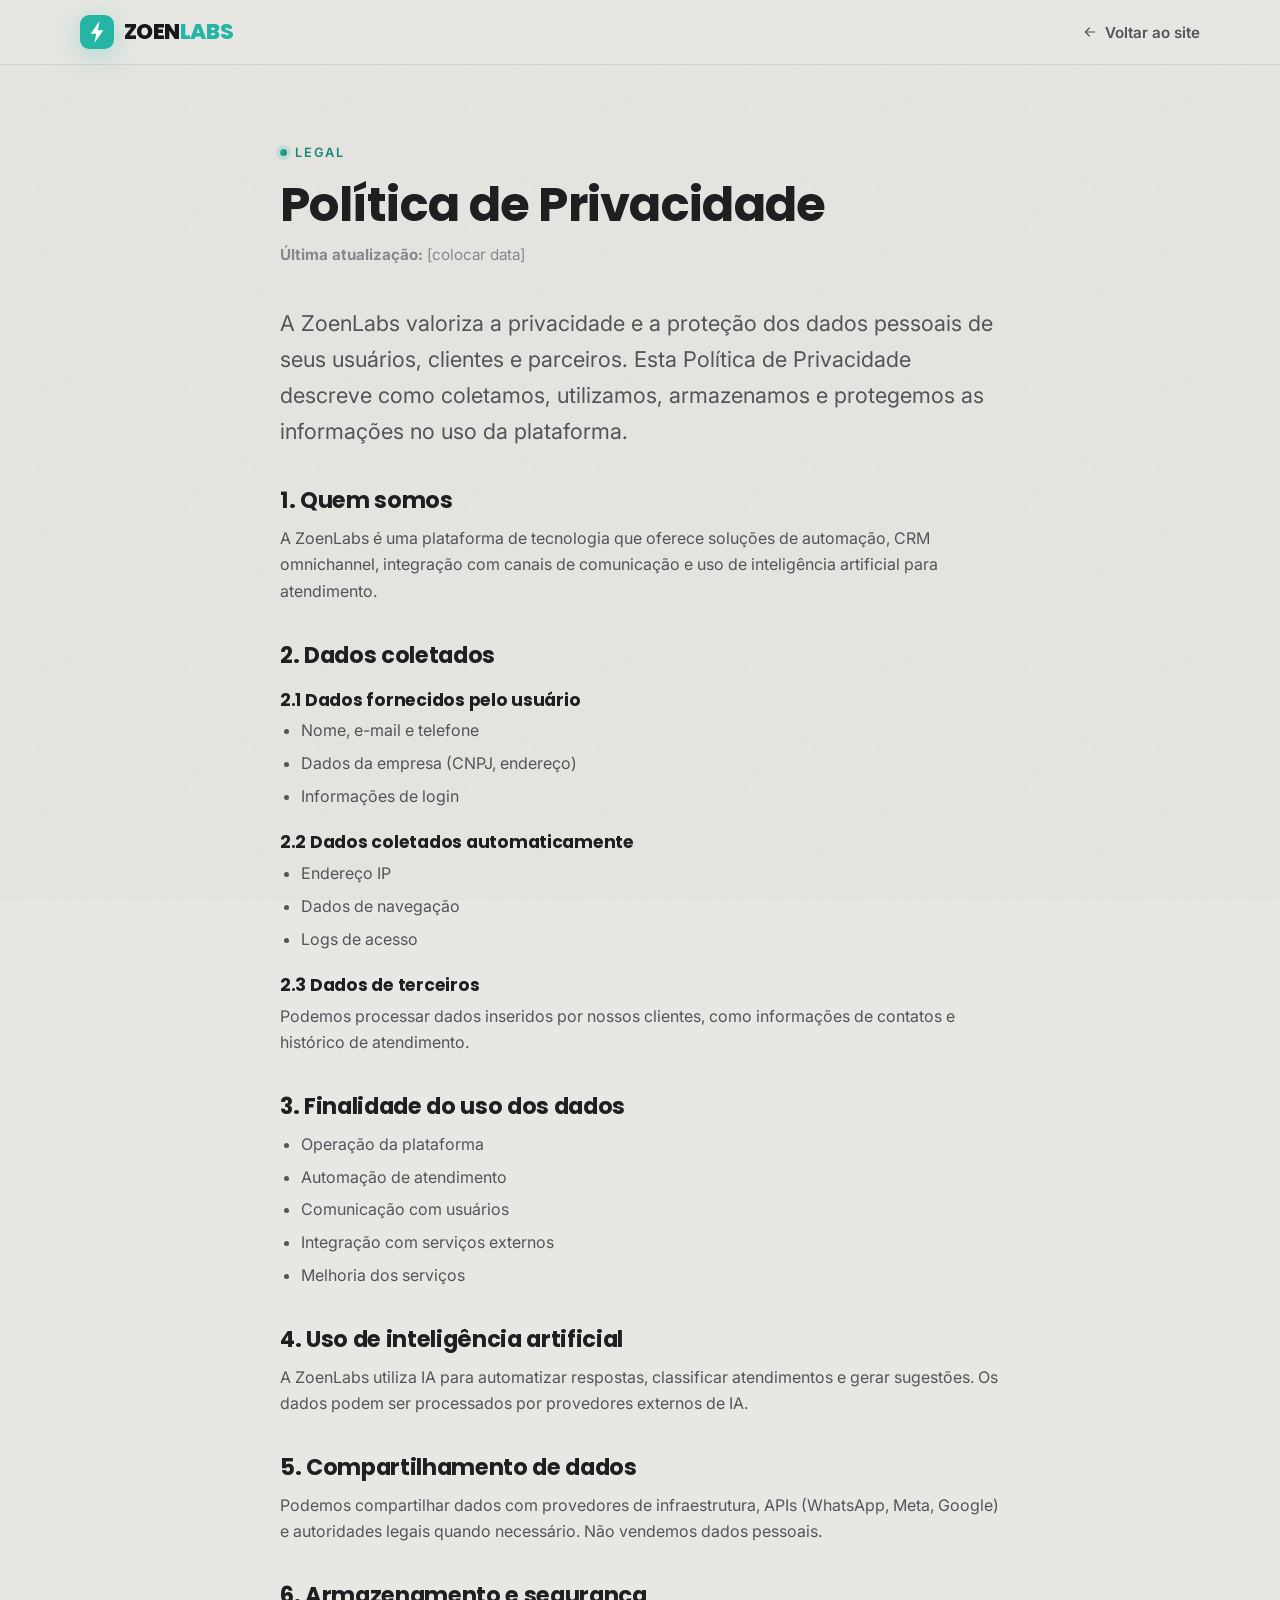
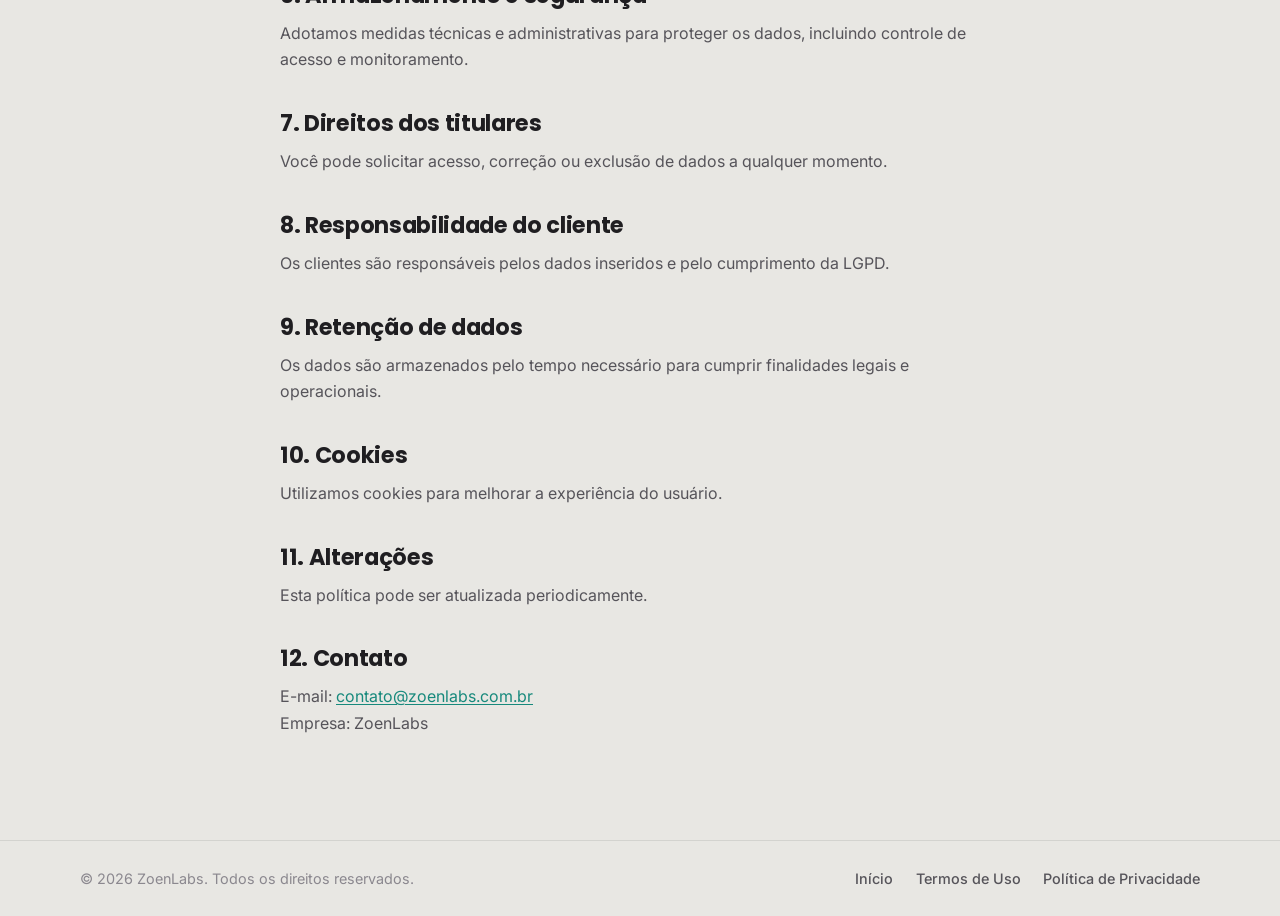
==== politica-de-privacidade/index.html @ 3b67c766 "Adiciona Termos de Uso e Política de Privacidade + unifica domínio zoenlabs.com.br - Páginas /termos" ====
<!DOCTYPE html>
<html lang="pt-BR">
<head>
  <meta charset="UTF-8" />
  <meta name="viewport" content="width=device-width, initial-scale=1.0" />
  <meta name="theme-color" content="#e8e7e3" media="(prefers-color-scheme: light)" />
  <meta name="theme-color" content="#17161a" media="(prefers-color-scheme: dark)" />
  <title>Política de Privacidade — ZoenLabs</title>
  <meta name="description" content="Política de Privacidade da ZoenLabs. Saiba como coletamos, utilizamos, armazenamos e protegemos seus dados." />
  <link rel="canonical" href="https://zoenlabs.com.br/politica-de-privacidade" />
  <meta name="robots" content="index, follow" />

  <meta property="og:type" content="website" />
  <meta property="og:site_name" content="ZoenLabs" />
  <meta property="og:locale" content="pt_BR" />
  <meta property="og:url" content="https://zoenlabs.com.br/politica-de-privacidade" />
  <meta property="og:title" content="Política de Privacidade — ZoenLabs" />
  <meta property="og:description" content="Saiba como a ZoenLabs trata seus dados." />

  <link rel="icon" href="/favicon.ico" sizes="any" />
  <link rel="icon" type="image/svg+xml" href="/assets/img/favicon.svg" />
  <link rel="apple-touch-icon" sizes="180x180" href="/assets/img/apple-touch-icon.png" />

  <link rel="preconnect" href="https://fonts.googleapis.com" />
  <link rel="preconnect" href="https://fonts.gstatic.com" crossorigin />
  <link href="https://fonts.googleapis.com/css2?family=Poppins:wght@500;600;700;800&family=Inter:wght@400;500;600;700&display=swap" rel="stylesheet" />
  <link rel="stylesheet" href="/assets/css/styles.css?v=7" />
</head>
<body>
  <div class="grain" aria-hidden="true"></div>

  <header class="legal-topbar">
    <div class="container legal-topbar__inner">
      <a href="/" class="brand" aria-label="ZoenLabs — início">
        <span class="brand__mark" aria-hidden="true">
          <svg viewBox="0 0 40 40" width="34" height="34">
            <rect width="40" height="40" rx="11" fill="var(--teal)"/>
            <path d="M23 7 L12.5 22 H19 L17 33 L27.5 18 H21 L23 7 Z" fill="#fff"/>
          </svg>
        </span>
        <span class="brand__text">ZOEN<span>LABS</span></span>
      </a>
      <a href="/" class="legal-back">
        <svg viewBox="0 0 24 24" width="16" height="16" fill="none" aria-hidden="true"><path d="M19 12H5M11 18l-6-6 6-6" stroke="currentColor" stroke-width="1.8" stroke-linecap="round" stroke-linejoin="round"/></svg>
        Voltar ao site
      </a>
    </div>
  </header>

  <main class="legal-doc">
    <span class="legal-doc__eyebrow"><span class="eyebrow__dot"></span> Legal</span>
    <h1>Política de Privacidade</h1>
    <p class="legal-updated"><strong>Última atualização:</strong> [colocar data]</p>

    <p class="legal-intro">A ZoenLabs valoriza a privacidade e a proteção dos dados pessoais de seus usuários, clientes e parceiros. Esta Política de Privacidade descreve como coletamos, utilizamos, armazenamos e protegemos as informações no uso da plataforma.</p>

    <h2>1. Quem somos</h2>
    <p>A ZoenLabs é uma plataforma de tecnologia que oferece soluções de automação, CRM omnichannel, integração com canais de comunicação e uso de inteligência artificial para atendimento.</p>

    <h2>2. Dados coletados</h2>
    <h3>2.1 Dados fornecidos pelo usuário</h3>
    <ul>
      <li>Nome, e-mail e telefone</li>
      <li>Dados da empresa (CNPJ, endereço)</li>
      <li>Informações de login</li>
    </ul>
    <h3>2.2 Dados coletados automaticamente</h3>
    <ul>
      <li>Endereço IP</li>
      <li>Dados de navegação</li>
      <li>Logs de acesso</li>
    </ul>
    <h3>2.3 Dados de terceiros</h3>
    <p>Podemos processar dados inseridos por nossos clientes, como informações de contatos e histórico de atendimento.</p>

    <h2>3. Finalidade do uso dos dados</h2>
    <ul>
      <li>Operação da plataforma</li>
      <li>Automação de atendimento</li>
      <li>Comunicação com usuários</li>
      <li>Integração com serviços externos</li>
      <li>Melhoria dos serviços</li>
    </ul>

    <h2>4. Uso de inteligência artificial</h2>
    <p>A ZoenLabs utiliza IA para automatizar respostas, classificar atendimentos e gerar sugestões. Os dados podem ser processados por provedores externos de IA.</p>

    <h2>5. Compartilhamento de dados</h2>
    <p>Podemos compartilhar dados com provedores de infraestrutura, APIs (WhatsApp, Meta, Google) e autoridades legais quando necessário. Não vendemos dados pessoais.</p>

    <h2>6. Armazenamento e segurança</h2>
    <p>Adotamos medidas técnicas e administrativas para proteger os dados, incluindo controle de acesso e monitoramento.</p>

    <h2>7. Direitos dos titulares</h2>
    <p>Você pode solicitar acesso, correção ou exclusão de dados a qualquer momento.</p>

    <h2>8. Responsabilidade do cliente</h2>
    <p>Os clientes são responsáveis pelos dados inseridos e pelo cumprimento da LGPD.</p>

    <h2>9. Retenção de dados</h2>
    <p>Os dados são armazenados pelo tempo necessário para cumprir finalidades legais e operacionais.</p>

    <h2>10. Cookies</h2>
    <p>Utilizamos cookies para melhorar a experiência do usuário.</p>

    <h2>11. Alterações</h2>
    <p>Esta política pode ser atualizada periodicamente.</p>

    <h2>12. Contato</h2>
    <p>
      E-mail: <a href="mailto:contato@zoenlabs.com.br">contato@zoenlabs.com.br</a><br />
      Empresa: ZoenLabs
    </p>
  </main>

  <footer class="legal-footer">
    <div class="container legal-footer__inner">
      <span>© <span id="year">2026</span> ZoenLabs. Todos os direitos reservados.</span>
      <nav class="legal-footer__links" aria-label="Legal">
        <a href="/">Início</a>
        <a href="/termos">Termos de Uso</a>
        <a href="/politica-de-privacidade">Política de Privacidade</a>
      </nav>
    </div>
  </footer>

  <script>document.getElementById("year").textContent = new Date().getFullYear();</script>
</body>
</html>
---- assets/css/styles.css ----
/* ==========================================================================
   ZOENLABS — DESIGN SYSTEM & LANDING PAGE
   "Tecnologia com vida. Produtos digitais com propósito."
   --------------------------------------------------------------------------
   Direção: base cinza quente (não bege), identidade teal (do logotipo) e
   atmosfera quente com coral/âmbar. Tipografia moderna e impactante.
   ========================================================================== */

/* ============================ 1. DESIGN TOKENS ============================ */
:root {
  /* --- Marca (teal do logotipo) --- */
  --teal:       #24b5a4;  /* verde/teal da ZoenLabs — cor de identidade */
  --teal-deep:  #17897c;  /* teal profundo */
  --teal-soft:  #7ad6cb;  /* teal claro para acentos */

  /* --- Tons quentes (atmosfera) --- */
  --coral:      #f0603a;  /* coral quente — energia e conversão */
  --terracotta: #d9663d;  /* terracota */
  --amber:      #f5a24b;  /* âmbar — calor e destaque */
  --gold:       #eab54e;  /* dourado sutil */

  /* --- Neutros cinza quente --- */
  --bg:         #e8e7e3;  /* fundo base — cinza quente (substitui o bege) */
  --bg-alt:     #e1e0db;  /* variação de fundo */
  --surface:    #f7f6f3;  /* superfície clara */
  --card:       #ffffff;  /* cartões */
  --ink:        #17161a;  /* grafite / near-black moderno */
  --ink-2:      #201f24;  /* grafite elevado */
  --ink-warm:   #211d1a;  /* grafite com leve calor (seções escuras quentes) */

  /* --- Texto --- */
  --text:       #1f1e21;  /* texto principal sobre claro */
  --text-soft:  #56545a;  /* texto secundário */
  --text-muted: #8b888f;  /* legendas / terciário */
  --on-dark:    #f2f0ee;  /* texto sobre escuro */
  --on-dark-soft:#b8b4b8;

  /* --- Superfícies / bordas --- */
  --border:       rgba(31, 30, 33, 0.10);
  --border-strong:rgba(31, 30, 33, 0.20);
  --border-dark:  rgba(242, 240, 238, 0.12);

  /* --- Gradientes --- */
  --grad-warm:  linear-gradient(120deg, var(--coral), var(--amber));
  --grad-teal:  linear-gradient(120deg, var(--teal), var(--teal-deep));
  --grad-gold:  linear-gradient(120deg, var(--gold), var(--amber));

  /* --- Tipografia --- */
  --font-display: "Poppins", "Inter", system-ui, sans-serif;
  --font-body:    "Inter", -apple-system, BlinkMacSystemFont, "Segoe UI", sans-serif;

  /* --- Escala fluida --- */
  --fs-hero:  clamp(2.4rem, 5vw, 4.3rem);
  --fs-h2:    clamp(2.1rem, 4.8vw, 3.8rem);
  --fs-h3:    clamp(1.2rem, 1.8vw, 1.55rem);
  --fs-lead:  clamp(1.12rem, 1.7vw, 1.4rem);
  --fs-body:  clamp(1rem, 1.1vw, 1.08rem);

  /* --- Espaçamento --- */
  --space-section: clamp(4.5rem, 9vw, 9.5rem);
  --container:     1200px;
  --gutter:        clamp(1.2rem, 4vw, 2.5rem);

  /* --- Raios & sombras --- */
  --radius:    20px;
  --radius-lg: 28px;
  --radius-sm: 13px;
  --radius-pill: 999px;

  --shadow-sm:  0 4px 18px rgba(25, 22, 20, 0.07);
  --shadow-md:  0 18px 44px rgba(25, 22, 20, 0.12);
  --shadow-lg:  0 34px 80px rgba(20, 18, 16, 0.22);

  --ease: cubic-bezier(0.22, 1, 0.36, 1);
}

/* ============================ 2. RESET / BASE ============================ */
*, *::before, *::after { box-sizing: border-box; }
html { scroll-behavior: smooth; -webkit-text-size-adjust: 100%; }

@media (prefers-reduced-motion: reduce) {
  html { scroll-behavior: auto; }
  *, *::before, *::after { animation-duration: .001ms !important; animation-iteration-count: 1 !important; transition-duration: .001ms !important; }
}

body {
  margin: 0;
  font-family: var(--font-body);
  font-size: var(--fs-body);
  line-height: 1.65;
  color: var(--text);
  background: var(--bg);
  -webkit-font-smoothing: antialiased;
  text-rendering: optimizeLegibility;
  overflow-x: hidden;
}

h1, h2, h3, h4 { margin: 0; font-family: var(--font-display); font-weight: 700; line-height: 1.08; letter-spacing: -0.015em; }
p { margin: 0; }
a { color: inherit; text-decoration: none; }
img, video { max-width: 100%; display: block; }
ul, ol { margin: 0; padding: 0; list-style: none; }

.container { width: 100%; max-width: var(--container); margin: 0 auto; padding-inline: var(--gutter); }

.text-accent {
  background: var(--grad-warm);
  -webkit-background-clip: text; background-clip: text;
  -webkit-text-fill-color: transparent; color: var(--coral);
}

/* Grão sutil global */
.grain {
  position: fixed; inset: 0; z-index: 1; pointer-events: none; opacity: 0.32;
  mix-blend-mode: multiply;
  background-image: url("data:image/svg+xml,%3Csvg xmlns='http://www.w3.org/2000/svg' width='140' height='140'%3E%3Cfilter id='n'%3E%3CfeTurbulence type='fractalNoise' baseFrequency='0.9' numOctaves='3' stitchTiles='stitch'/%3E%3C/filter%3E%3Crect width='100%25' height='100%25' filter='url(%23n)' opacity='0.35'/%3E%3C/svg%3E");
}

/* ============================ 3. BOTÕES ============================ */
.btn {
  display: inline-flex; align-items: center; justify-content: center; gap: .55rem;
  font-family: var(--font-body); font-weight: 600; font-size: 1rem;
  padding: .95rem 1.5rem; border: 0; border-radius: var(--radius-pill);
  cursor: pointer; white-space: nowrap; position: relative;
  transition: transform .35s var(--ease), box-shadow .35s var(--ease), background .3s var(--ease);
}
.btn svg { transition: transform .35s var(--ease); }
.btn--sm { padding: .7rem 1.15rem; font-size: .92rem; }
.btn--lg { padding: 1.1rem 1.9rem; font-size: 1.05rem; }

.btn--primary { background: var(--grad-warm); color: #fff; box-shadow: 0 12px 30px rgba(240, 96, 58, 0.32); }
.btn--primary:hover { transform: translateY(-3px); box-shadow: 0 20px 44px rgba(240, 96, 58, 0.44); }
.btn--primary:hover svg:last-child { transform: translateX(4px); }

.btn--ghost { background: transparent; color: var(--teal-deep); box-shadow: inset 0 0 0 1.7px var(--teal); }
.btn--ghost:hover { transform: translateY(-3px); background: rgba(36, 181, 164, 0.08); }

.btn--whats { background: #1f8f5f; color: #fff; box-shadow: 0 12px 30px rgba(31, 143, 95, 0.32); }
.btn--whats:hover { transform: translateY(-3px); background: #1a7d53; box-shadow: 0 20px 44px rgba(31,143,95,.44); }

/* ============================ 4. EYEBROW / TÍTULOS ============================ */
.eyebrow {
  display: inline-flex; align-items: center; gap: .55rem;
  font-size: .8rem; font-weight: 600; letter-spacing: .14em; text-transform: uppercase;
  color: var(--teal-deep); margin-bottom: 1.3rem;
}
.eyebrow__dot { width: 7px; height: 7px; border-radius: 50%; background: var(--grad-teal); box-shadow: 0 0 0 4px rgba(36,181,164,.16); }
.eyebrow--dark { color: var(--teal-soft); }
.eyebrow--dark .eyebrow__dot { background: var(--grad-teal); box-shadow: 0 0 0 4px rgba(36,181,164,.20); }

.section__title { font-size: var(--fs-h2); color: var(--text); }
.section--process .section__title,
.section--moments .section__title,
.section--authority .section__title { color: var(--on-dark); }

.section__text { font-size: var(--fs-lead); color: var(--text-soft); max-width: 46ch; margin-top: 1.3rem; }
.section__text--center { margin-inline: auto; text-align: center; }

.section { position: relative; padding-block: var(--space-section); z-index: 2; }
.section__head { max-width: 760px; margin: 0 auto clamp(2.5rem, 5vw, 4rem); text-align: center; }
.section__head .section__text { margin-inline: auto; }

/* ============================ 5. NAV ============================ */
.nav { position: sticky; top: 0; z-index: 100; padding-block: .35rem; transition: background .4s var(--ease), box-shadow .4s var(--ease); }
.nav.is-scrolled {
  background: rgba(232, 231, 227, 0.82);
  backdrop-filter: saturate(160%) blur(14px); -webkit-backdrop-filter: saturate(160%) blur(14px);
  box-shadow: 0 1px 0 var(--border), 0 10px 30px rgba(25,22,20,.06);
}
.nav__inner { display: flex; align-items: center; justify-content: space-between; padding-block: .7rem; }

.brand { display: inline-flex; align-items: center; gap: .6rem; }
.brand__mark { display: inline-flex; filter: drop-shadow(0 6px 14px rgba(36,181,164,.35)); }
.brand__text { font-family: var(--font-display); font-weight: 800; font-size: 1.35rem; letter-spacing: -0.02em; color: var(--ink); }
.brand__text span { color: var(--teal); }

.nav__links { display: flex; gap: 2rem; }
.nav__links a { font-weight: 500; font-size: .98rem; color: var(--text-soft); position: relative; transition: color .3s; }
.nav__links a::after { content: ""; position: absolute; left: 0; bottom: -6px; width: 0; height: 2px; background: var(--grad-teal); border-radius: 2px; transition: width .3s var(--ease); }
.nav__links a:hover { color: var(--ink); }
.nav__links a:hover::after { width: 100%; }

.nav__actions { display: flex; align-items: center; gap: .8rem; }

.nav__toggle { display: none; flex-direction: column; gap: 5px; width: 42px; height: 42px; align-items: center; justify-content: center; background: transparent; border: 0; cursor: pointer; }
.nav__toggle span { width: 22px; height: 2px; background: var(--ink); border-radius: 2px; transition: transform .3s var(--ease), opacity .3s; }
.nav__toggle[aria-expanded="true"] span:nth-child(1) { transform: translateY(7px) rotate(45deg); }
.nav__toggle[aria-expanded="true"] span:nth-child(2) { opacity: 0; }
.nav__toggle[aria-expanded="true"] span:nth-child(3) { transform: translateY(-7px) rotate(-45deg); }

.nav__mobile[hidden] { display: none; }
.nav__mobile { display: flex; flex-direction: column; gap: .3rem; padding: 1rem var(--gutter) 1.6rem; background: rgba(232,231,227,.97); backdrop-filter: blur(14px); border-top: 1px solid var(--border); }
.nav__mobile a { padding: .8rem .2rem; font-weight: 500; color: var(--text-soft); border-bottom: 1px solid var(--border); }
.nav__mobile a.btn { margin-top: .8rem; border: 0; color: #fff; justify-content: center; }

/* ============================ 6. HERO ============================ */
.hero {
  position: relative; overflow: hidden; z-index: 2;
  display: flex; flex-direction: column;
  min-height: calc(100vh - 80px);
  min-height: calc(100svh - 80px);
  padding-block: clamp(1.4rem, 3vw, 2.4rem) 0;
  background:
    radial-gradient(60% 55% at 82% 0%, rgba(245, 162, 75, 0.30), transparent 60%),
    radial-gradient(55% 60% at 8% 95%, rgba(36, 181, 164, 0.16), transparent 60%),
    var(--bg);
}
.hero__glow { position: absolute; border-radius: 50%; filter: blur(70px); pointer-events: none; opacity: .55; }
.hero__glow--warm { width: 40vw; height: 40vw; background: rgba(240, 96, 58, 0.28); top: 8%; right: -8%; }
.hero__glow--teal { width: 30vw; height: 30vw; background: rgba(36, 181, 164, 0.22); bottom: 6%; left: -6%; }

.hero__inner { position: relative; flex: 1 1 auto; display: grid; grid-template-columns: 1.1fr auto; gap: clamp(2rem, 5vw, 4rem); align-items: center; z-index: 3; margin-bottom: clamp(1.4rem, 3vw, 2.2rem); }
.hero__lead { align-self: center; }

.hero__lead .eyebrow { background: rgba(255,255,255,.55); padding: .5rem .9rem; border-radius: var(--radius-pill); box-shadow: var(--shadow-sm); }
.hero__title { font-size: var(--fs-hero); font-weight: 700; letter-spacing: -0.02em; color: var(--text); margin-bottom: 1.1rem; }
.hero__title .text-accent { display: inline-block; }
.hero__subtitle { font-size: var(--fs-lead); color: var(--text-soft); max-width: 52ch; margin-bottom: 1.5rem; }
.hero__cta { display: flex; flex-wrap: wrap; gap: 1rem; margin-bottom: 1.6rem; }
.hero__badges { display: flex; flex-wrap: wrap; gap: 1.6rem; }
.hero__badges li { font-size: .95rem; color: var(--text-soft); position: relative; padding-left: 1.1rem; }
.hero__badges li::before { content: ""; position: absolute; left: 0; top: .55em; width: 8px; height: 8px; border-radius: 50%; background: var(--teal); }
.hero__badges strong { color: var(--ink); }

/* Palco do vídeo no hero (vertical 9:16, dimensionado para caber na 1ª dobra) */
.hero__stage { position: relative; align-self: center; justify-self: center; }
.video-frame {
  position: relative; border-radius: var(--radius-lg); overflow: hidden;
  background: #0e0d10; box-shadow: var(--shadow-lg);
  border: 1px solid rgba(255,255,255,.10);
  aspect-ratio: 9 / 16;
  height: clamp(360px, 54svh, 560px);
  width: auto; max-width: 100%;
}
.video-el { width: 100%; height: 100%; object-fit: cover; background: #0e0d10; display: block; }
.video-frame__tag {
  position: absolute; top: 14px; left: 14px; z-index: 3;
  display: inline-flex; align-items: center; gap: .45rem;
  font-size: .74rem; font-weight: 600; letter-spacing: .08em; text-transform: uppercase;
  color: var(--on-dark); background: rgba(20,18,22,.55); backdrop-filter: blur(6px);
  padding: .4rem .75rem; border-radius: var(--radius-pill); border: 1px solid var(--border-dark);
}
.video-play {
  position: absolute; inset: 0; z-index: 2; display: flex; flex-direction: column;
  align-items: center; justify-content: center; gap: 1rem; cursor: pointer;
  background: linear-gradient(180deg, rgba(14,13,16,.15), rgba(14,13,16,.55)); border: 0;
  color: #fff; transition: opacity .4s var(--ease);
}
.video-play.is-hidden { opacity: 0; pointer-events: none; }
.video-play__ring {
  display: inline-flex; align-items: center; justify-content: center; width: 74px; height: 74px;
  border-radius: 50%; background: var(--grad-warm); color: #fff;
  box-shadow: 0 14px 34px rgba(240,96,58,.5); transition: transform .35s var(--ease);
  position: relative;
}
.video-play__ring::before { content: ""; position: absolute; inset: 0; border-radius: 50%; box-shadow: 0 0 0 0 rgba(240,96,58,.5); animation: pulse-ring 2.4s infinite; }
.video-play:hover .video-play__ring { transform: scale(1.08); }
.video-play__label { font-family: var(--font-display); font-weight: 600; font-size: 1.05rem; letter-spacing: -0.01em; }

/* Botão de som (mudo/ativar) */
.video-mute {
  position: absolute; bottom: 14px; right: 14px; z-index: 5;
  width: 42px; height: 42px; border-radius: 50%; cursor: pointer;
  background: rgba(20,18,22,.55); color: #fff; border: 1px solid var(--border-dark);
  backdrop-filter: blur(6px); -webkit-backdrop-filter: blur(6px);
  display: inline-flex; align-items: center; justify-content: center;
  transition: transform .3s var(--ease), background .3s var(--ease);
}
.video-mute:hover { transform: scale(1.08); background: rgba(20,18,22,.78); }
.video-mute .ic-sound { display: none; }
.video-mute.is-unmuted .ic-sound { display: block; }
.video-mute.is-unmuted .ic-muted { display: none; }

.hero__chip { position: absolute; display: inline-flex; align-items: center; gap: .45rem; font-size: .84rem; font-weight: 600; background: var(--card); padding: .6rem .9rem; border-radius: var(--radius-pill); box-shadow: var(--shadow-md); z-index: 4; }
.hero__chip svg { color: var(--gold); }
.hero__chip--1 { top: -14px; left: -18px; color: var(--ink); animation: float 6s ease-in-out infinite; }
.hero__chip--2 { bottom: -14px; right: -14px; color: var(--coral); animation: float 6s ease-in-out infinite 1.5s; }
.hero__chip .pulse { width: 8px; height: 8px; border-radius: 50%; background: var(--coral); animation: pulse-ring 2s infinite; }

.dot { width: 9px; height: 9px; border-radius: 50%; background: var(--teal); }
.dot--live { background: var(--teal); box-shadow: 0 0 0 0 rgba(36,181,164,.5); animation: pulse-ring 2.2s infinite; }

/* Marquee / ticker */
.marquee { position: relative; z-index: 3; flex: 0 0 auto; overflow: hidden; padding: 1.1rem 0; border-top: 1px solid var(--border); border-bottom: 1px solid var(--border); background: rgba(255,255,255,.35); -webkit-mask-image: linear-gradient(90deg, transparent, #000 8%, #000 92%, transparent); mask-image: linear-gradient(90deg, transparent, #000 8%, #000 92%, transparent); }
.marquee__track { display: inline-flex; align-items: center; gap: 1.6rem; white-space: nowrap; animation: marquee 32s linear infinite; }
.marquee__track span { font-family: var(--font-display); font-weight: 600; font-size: clamp(1.1rem, 2vw, 1.6rem); color: var(--ink); letter-spacing: -0.02em; }
.marquee__track i { color: var(--teal); font-style: normal; font-size: .9rem; }

/* ============================ 7. CONCEITO ============================ */
.section--concept { background: var(--bg); }
.concept { display: grid; grid-template-columns: .9fr 1.1fr; gap: clamp(2rem, 5vw, 4.5rem); align-items: start; }
.concept__aside { position: sticky; top: 120px; }
.concept .lead { font-size: var(--fs-lead); color: var(--text); margin-bottom: 1.6rem; }
.concept__verbs { display: flex; flex-direction: column; gap: .55rem; margin-bottom: 1.8rem; }
.concept__verbs span {
  font-family: var(--font-display); font-size: clamp(1.5rem, 3.4vw, 2.6rem); font-weight: 700;
  color: var(--ink); position: relative; padding-left: 1.7rem; letter-spacing: -0.03em;
}
.concept__verbs span::before { content: ""; position: absolute; left: 0; top: .58em; width: 22px; height: 3px; background: var(--grad-warm); border-radius: 3px; }
.concept__verbs span:nth-child(even)::before { background: var(--grad-teal); }
.concept__close { color: var(--text-soft); font-size: 1.1rem; max-width: 52ch; }

/* ============================ 8. PROBLEMA ============================ */
.section--problem { background: var(--bg-alt); }
.problem { display: grid; grid-template-columns: 1fr 1fr; gap: clamp(2rem, 5vw, 4rem); align-items: center; }
.problem__list { display: grid; gap: .5rem; }
.problem__list li {
  display: flex; align-items: center; gap: .9rem; padding: 1rem 1.2rem;
  background: var(--card); border-radius: var(--radius-sm); box-shadow: var(--shadow-sm);
  font-weight: 500; color: var(--text); border: 1px solid var(--border);
  transition: transform .3s var(--ease), box-shadow .3s var(--ease);
}
.problem__list li:hover { transform: translateX(6px); box-shadow: var(--shadow-md); }
.problem__x { display: inline-flex; align-items: center; justify-content: center; width: 30px; height: 30px; flex: none; border-radius: 50%; background: rgba(240,96,58,.12); color: var(--coral); font-weight: 700; }

/* ============================ 9. SERVIÇOS (CARDS) ============================ */
.section--services { background: var(--bg); }
.cards { display: grid; grid-template-columns: repeat(3, 1fr); gap: clamp(1.1rem, 2vw, 1.6rem); }
.card {
  background: var(--card); border-radius: var(--radius); padding: 2rem 1.8rem;
  box-shadow: var(--shadow-sm); border: 1px solid var(--border); position: relative; overflow: hidden;
  transition: transform .4s var(--ease), box-shadow .4s var(--ease);
}
.card::before { content: ""; position: absolute; inset: 0 0 auto 0; height: 3px; background: var(--grad-warm); transform: scaleX(0); transform-origin: left; transition: transform .45s var(--ease); }
.card:nth-child(3n+2)::before { background: var(--grad-teal); }
.card:hover { transform: translateY(-8px); box-shadow: var(--shadow-md); }
.card:hover::before { transform: scaleX(1); }
.card__icon { display: inline-flex; align-items: center; justify-content: center; width: 56px; height: 56px; border-radius: 16px; background: linear-gradient(135deg, rgba(240,96,58,.12), rgba(245,162,75,.14)); color: var(--coral); margin-bottom: 1.3rem; transition: transform .4s var(--ease); }
.card:nth-child(3n+2) .card__icon { background: linear-gradient(135deg, rgba(36,181,164,.12), rgba(122,214,203,.16)); color: var(--teal-deep); }
.card:hover .card__icon { transform: rotate(-6deg) scale(1.05); }
.card h3 { font-size: var(--fs-h3); color: var(--text); margin-bottom: .7rem; }
.card p { color: var(--text-soft); font-size: 1rem; }

/* ============================ 10. PROCESSO (DARK) ============================ */
.section--process { background: radial-gradient(120% 130% at 80% -10%, #26242a 0%, var(--ink) 45%, #101015 100%); color: var(--on-dark); }
.steps { display: grid; grid-template-columns: repeat(5, 1fr); gap: 1rem; }
.step { position: relative; padding: 1.8rem 1.4rem; border-radius: var(--radius); background: rgba(255,255,255,.035); border: 1px solid var(--border-dark); transition: transform .4s var(--ease), background .4s var(--ease); }
.step:hover { transform: translateY(-6px); background: rgba(255,255,255,.06); }
.step__num { font-family: var(--font-display); font-weight: 800; font-size: 2rem; letter-spacing: -0.03em; background: var(--grad-teal); -webkit-background-clip: text; background-clip: text; -webkit-text-fill-color: transparent; display: block; margin-bottom: 1rem; }
.step h3 { font-size: 1.12rem; color: var(--on-dark); margin-bottom: .5rem; line-height: 1.15; }
.step p { color: var(--on-dark-soft); font-size: .95rem; }
.step:not(:last-child)::after { content: ""; position: absolute; top: 50%; right: -12px; width: 12px; height: 2px; background: var(--teal); opacity: .55; }

.process__note { text-align: center; margin-top: 2.6rem; font-size: var(--fs-lead); color: var(--on-dark-soft); max-width: 60ch; margin-inline: auto; }
.process__note strong { color: var(--on-dark); }

/* ============================ 11. DIFERENCIAL ============================ */
.section--diff { background: var(--bg); }
.diff { display: grid; grid-template-columns: .85fr 1.15fr; gap: clamp(2rem, 5vw, 4.5rem); align-items: start; }
.diff__head { position: sticky; top: 120px; }
.diff__list { display: grid; grid-template-columns: 1fr 1fr; gap: 1.2rem 2rem; }
.diff__list li { display: flex; gap: .9rem; align-items: flex-start; }
.check { display: inline-flex; align-items: center; justify-content: center; width: 28px; height: 28px; flex: none; border-radius: 50%; background: var(--grad-teal); color: #eafffb; font-size: .85rem; font-weight: 700; margin-top: .1rem; box-shadow: 0 6px 14px rgba(36,181,164,.32); }
.diff__list strong { display: block; color: var(--text); font-size: 1.05rem; margin-bottom: .2rem; font-family: var(--font-display); font-weight: 600; letter-spacing: -0.01em; }
.diff__list p { color: var(--text-soft); font-size: .95rem; }

/* ============================ 12. AUTORIDADE (DARK) ============================ */
.section--authority { background: radial-gradient(130% 120% at 12% 8%, #2a2622 0%, #1d1b1e 42%, #101015 100%); color: var(--on-dark); overflow: hidden; }
.authority__glow { position: absolute; top: -10%; right: -5%; width: 45vw; height: 45vw; background: radial-gradient(circle, rgba(245,162,75,.20), transparent 62%); filter: blur(20px); }
.authority { position: relative; z-index: 2; max-width: 820px; text-align: center; margin-inline: auto; }
.authority .eyebrow { justify-content: center; color: var(--teal-soft); }
.authority .section__text { color: var(--on-dark-soft); margin-inline: auto; max-width: 60ch; }

.stats { display: grid; grid-template-columns: repeat(3, 1fr); gap: 1.2rem; margin: 2.8rem 0 2rem; }
.stat { padding: 1.6rem 1.2rem; border-radius: var(--radius); background: rgba(255,255,255,.04); border: 1px solid var(--border-dark); }
.stat__num { display: block; font-family: var(--font-display); font-weight: 800; font-size: clamp(1.9rem, 4vw, 2.7rem); letter-spacing: -0.03em; background: var(--grad-warm); -webkit-background-clip: text; background-clip: text; -webkit-text-fill-color: transparent; margin-bottom: .5rem; }
.stat:nth-child(2) .stat__num { background: var(--grad-teal); -webkit-background-clip: text; background-clip: text; -webkit-text-fill-color: transparent; }
.stat__label { color: var(--on-dark-soft); font-size: .92rem; }

.authority__soon { display: inline-flex; align-items: center; gap: .6rem; font-size: .9rem; color: var(--on-dark-soft); padding: .7rem 1.2rem; border-radius: var(--radius-pill); background: rgba(255,255,255,.05); border: 1px solid var(--border-dark); }

/* ============================ 13. MOMENTOS (DARK) ============================ */
.section--moments { background: radial-gradient(120% 130% at 20% 0%, #26242a 0%, var(--ink) 50%, #101015 100%); color: var(--on-dark); }
.moments { display: grid; grid-template-columns: repeat(2, 1fr); gap: 1.2rem; }
.moment { display: block; padding: 2rem 1.9rem; border-radius: var(--radius); background: rgba(255,255,255,.04); border: 1px solid var(--border-dark); position: relative; overflow: hidden; transition: transform .4s var(--ease), background .4s var(--ease), border-color .4s var(--ease); }
.moment::after { content: ""; position: absolute; right: -40%; top: -60%; width: 60%; height: 160%; background: radial-gradient(circle, rgba(36,181,164,.18), transparent 62%); opacity: 0; transition: opacity .4s var(--ease); }
.moment:hover { transform: translateY(-6px); background: rgba(255,255,255,.06); border-color: rgba(36,181,164,.32); }
.moment:hover::after { opacity: 1; }
.moment__step { display: inline-block; font-size: .78rem; font-weight: 600; letter-spacing: .1em; text-transform: uppercase; color: var(--teal-soft); margin-bottom: .9rem; }
.moment h3 { font-size: 1.4rem; color: var(--on-dark); margin-bottom: .6rem; }
.moment p { color: var(--on-dark-soft); margin-bottom: 1.2rem; }
.moment__cta { display: inline-flex; align-items: center; gap: .4rem; font-weight: 600; color: var(--teal-soft); font-size: .95rem; }
.moment__cta em { font-style: normal; transition: transform .3s var(--ease); }
.moment:hover .moment__cta em { transform: translateX(5px); }

/* ============================ 14. CTA FINAL ============================ */
.section--cta { background: radial-gradient(70% 90% at 50% 15%, rgba(245,162,75,.22), transparent 65%), var(--bg); overflow: hidden; text-align: center; }
.cta__glow { position: absolute; width: 42vw; height: 42vw; border-radius: 50%; background: rgba(240,96,58,.18); filter: blur(80px); bottom: -25%; left: 50%; transform: translateX(-50%); pointer-events: none; }
.cta { position: relative; z-index: 2; max-width: 780px; margin-inline: auto; }
.cta__title { font-size: var(--fs-h2); color: var(--text); margin-bottom: 1.4rem; }
.cta__text { font-size: var(--fs-lead); color: var(--text-soft); max-width: 56ch; margin: 0 auto 2.4rem; }
.cta__actions { display: flex; flex-wrap: wrap; justify-content: center; gap: 1rem; margin-bottom: 1.4rem; }
.cta__reassure { font-size: .92rem; color: var(--text-muted); }

/* ============================ 15. RODAPÉ ============================ */
.footer { position: relative; z-index: 2; background: radial-gradient(120% 120% at 90% 0%, #1e1c21 0%, #101015 60%); color: var(--on-dark); padding-top: clamp(3.5rem, 6vw, 5rem); }
.footer__inner { display: grid; grid-template-columns: 1.5fr 1fr 1fr 1.2fr; gap: 2.5rem; padding-bottom: 3rem; }
.brand--footer .brand__text { color: var(--on-dark); }
.brand--footer .brand__text span { color: var(--teal); }
.footer__tag { margin-top: 1rem; color: var(--on-dark-soft); font-family: var(--font-display); font-weight: 500; font-size: 1.05rem; line-height: 1.4; }
.footer h4 { font-family: var(--font-body); font-size: .82rem; text-transform: uppercase; letter-spacing: .12em; color: var(--teal-soft); margin-bottom: 1.1rem; }
.footer__nav, .footer__contact { display: flex; flex-direction: column; gap: .7rem; }
.footer__nav a, .footer__contact a { color: var(--on-dark-soft); font-size: .96rem; transition: color .3s; width: fit-content; }
.footer__nav a:hover, .footer__contact a:hover { color: var(--on-dark); }
.footer__social { display: flex; gap: .7rem; margin-top: .5rem; }
.footer__social a { display: inline-flex; align-items: center; justify-content: center; width: 40px; height: 40px; border-radius: 50%; background: rgba(255,255,255,.05); border: 1px solid var(--border-dark); color: var(--on-dark-soft); transition: all .3s var(--ease); }
.footer__social a:hover { color: var(--ink); background: var(--teal); border-color: var(--teal); transform: translateY(-3px); }
.footer__cta p { color: var(--on-dark-soft); font-size: .96rem; margin-bottom: 1.1rem; }

.footer__bottom { display: flex; justify-content: space-between; align-items: center; flex-wrap: wrap; gap: 1rem; padding-block: 1.6rem; border-top: 1px solid var(--border-dark); font-size: .88rem; color: var(--text-muted); }
.footer__made { color: var(--on-dark-soft); }
.footer__legal { display: flex; gap: 1.2rem; flex-wrap: wrap; }
.footer__legal a { color: var(--on-dark-soft); transition: color .3s; }
.footer__legal a:hover { color: var(--on-dark); }

/* ============================ 16. WHATSAPP FLUTUANTE ============================ */
.whats-float {
  position: fixed; bottom: 24px; right: 24px; z-index: 90;
  width: 60px; height: 60px; border-radius: 50%; background: #1f8f5f; color: #fff;
  display: inline-flex; align-items: center; justify-content: center;
  box-shadow: 0 12px 30px rgba(31,143,95,.45); transition: transform .35s var(--ease), box-shadow .35s var(--ease);
  animation: pop-in .5s var(--ease) 1s both;
}
.whats-float:hover { transform: scale(1.08) translateY(-2px); box-shadow: 0 18px 40px rgba(31,143,95,.55); }
.whats-float::before { content: ""; position: absolute; inset: 0; border-radius: 50%; box-shadow: 0 0 0 0 rgba(31,143,95,.45); animation: pulse-ring 2.4s infinite; }

/* ============================ 17. ANIMAÇÕES / REVEAL ============================ */
.reveal { opacity: 0; transform: translateY(28px); transition: opacity .8s var(--ease), transform .8s var(--ease); }
.reveal.is-visible { opacity: 1; transform: none; }
.reveal[data-reveal-delay="1"] { transition-delay: .08s; }
.reveal[data-reveal-delay="2"] { transition-delay: .16s; }
.reveal[data-reveal-delay="3"] { transition-delay: .24s; }
.reveal[data-reveal-delay="4"] { transition-delay: .32s; }
.reveal[data-reveal-delay="5"] { transition-delay: .40s; }

@keyframes float { 0%,100% { transform: translateY(0); } 50% { transform: translateY(-10px); } }
@keyframes marquee { from { transform: translateX(0); } to { transform: translateX(-50%); } }
@keyframes pulse-ring { 0% { box-shadow: 0 0 0 0 rgba(36,181,164,.5); } 70% { box-shadow: 0 0 0 12px rgba(36,181,164,0); } 100% { box-shadow: 0 0 0 0 rgba(36,181,164,0); } }
@keyframes pop-in { from { opacity: 0; transform: scale(.6); } to { opacity: 1; transform: scale(1); } }

/* ============================ 18b. PÁGINAS LEGAIS ============================ */
.legal-topbar { position: sticky; top: 0; z-index: 100; background: rgba(232,231,227,.85); backdrop-filter: saturate(160%) blur(14px); -webkit-backdrop-filter: saturate(160%) blur(14px); border-bottom: 1px solid var(--border); }
.legal-topbar__inner { display: flex; align-items: center; justify-content: space-between; padding-block: .9rem; }
.legal-back { display: inline-flex; align-items: center; gap: .45rem; font-weight: 600; font-size: .95rem; color: var(--text-soft); transition: color .3s; }
.legal-back:hover { color: var(--ink); }

.legal-doc { max-width: 800px; margin: 0 auto; padding: clamp(2.5rem, 6vw, 4.5rem) var(--gutter) clamp(3rem, 7vw, 5.5rem); }
.legal-doc__eyebrow { display: inline-flex; align-items: center; gap: .5rem; font-size: .8rem; font-weight: 600; letter-spacing: .14em; text-transform: uppercase; color: var(--teal-deep); margin-bottom: 1rem; }
.legal-doc h1 { font-size: clamp(2rem, 4.4vw, 3rem); color: var(--text); margin-bottom: .7rem; }
.legal-doc .legal-updated { color: var(--text-muted); font-size: .95rem; margin-bottom: 2.4rem; }
.legal-doc .legal-intro { font-size: var(--fs-lead); color: var(--text-soft); margin-bottom: 1.5rem; }
.legal-doc h2 { font-size: 1.4rem; color: var(--text); margin: 2.4rem 0 .8rem; }
.legal-doc h3 { font-size: 1.08rem; color: var(--text); margin: 1.5rem 0 .5rem; }
.legal-doc p { color: var(--text-soft); margin-bottom: 1rem; }
.legal-doc ul { list-style: disc; margin: 0 0 1.2rem 1.3rem; color: var(--text-soft); }
.legal-doc li { margin-bottom: .4rem; }
.legal-doc a { color: var(--teal-deep); text-decoration: underline; text-underline-offset: 2px; }
.legal-doc a:hover { color: var(--terracotta); }
.legal-doc__closing { margin-top: 2.4rem; padding-top: 1.6rem; border-top: 1px solid var(--border); font-weight: 500; color: var(--text); }

.legal-footer { border-top: 1px solid var(--border); }
.legal-footer__inner { display: flex; flex-wrap: wrap; align-items: center; justify-content: space-between; gap: 1rem; padding-block: 1.6rem; font-size: .9rem; color: var(--text-muted); }
.legal-footer__links { display: flex; gap: 1.4rem; flex-wrap: wrap; }
.legal-footer__links a { color: var(--text-soft); font-weight: 500; }
.legal-footer__links a:hover { color: var(--ink); }

/* ============================ 18. RESPONSIVO ============================ */
@media (max-width: 1024px) {
  .cards { grid-template-columns: repeat(2, 1fr); }
  .steps { grid-template-columns: repeat(2, 1fr); }
  .step:not(:last-child)::after { display: none; }
  .hero { min-height: 0; }
  .hero__inner { grid-template-columns: 1fr; }
  .hero__lead { align-self: auto; }
  .hero__stage { margin-top: 1.5rem; margin-inline: auto; }
  .video-frame { height: clamp(340px, 62svh, 500px); margin-inline: auto; }
  .concept, .problem, .diff { grid-template-columns: 1fr; }
  .concept__aside, .diff__head { position: static; }
  .footer__inner { grid-template-columns: 1fr 1fr; }
}

@media (max-width: 720px) {
  .nav__links { display: none; }
  .nav__actions .btn { display: none; }
  .nav__toggle { display: flex; }
  .cards { grid-template-columns: 1fr; }
  .steps { grid-template-columns: 1fr; }
  .diff__list { grid-template-columns: 1fr; }
  .moments { grid-template-columns: 1fr; }
  .stats { grid-template-columns: 1fr; gap: .8rem; }
  .footer__inner { grid-template-columns: 1fr; gap: 2rem; }
  .footer__bottom { flex-direction: column; text-align: center; }
  .btn--lg { width: 100%; }
  .hero__cta .btn, .cta__actions .btn { width: 100%; }
}
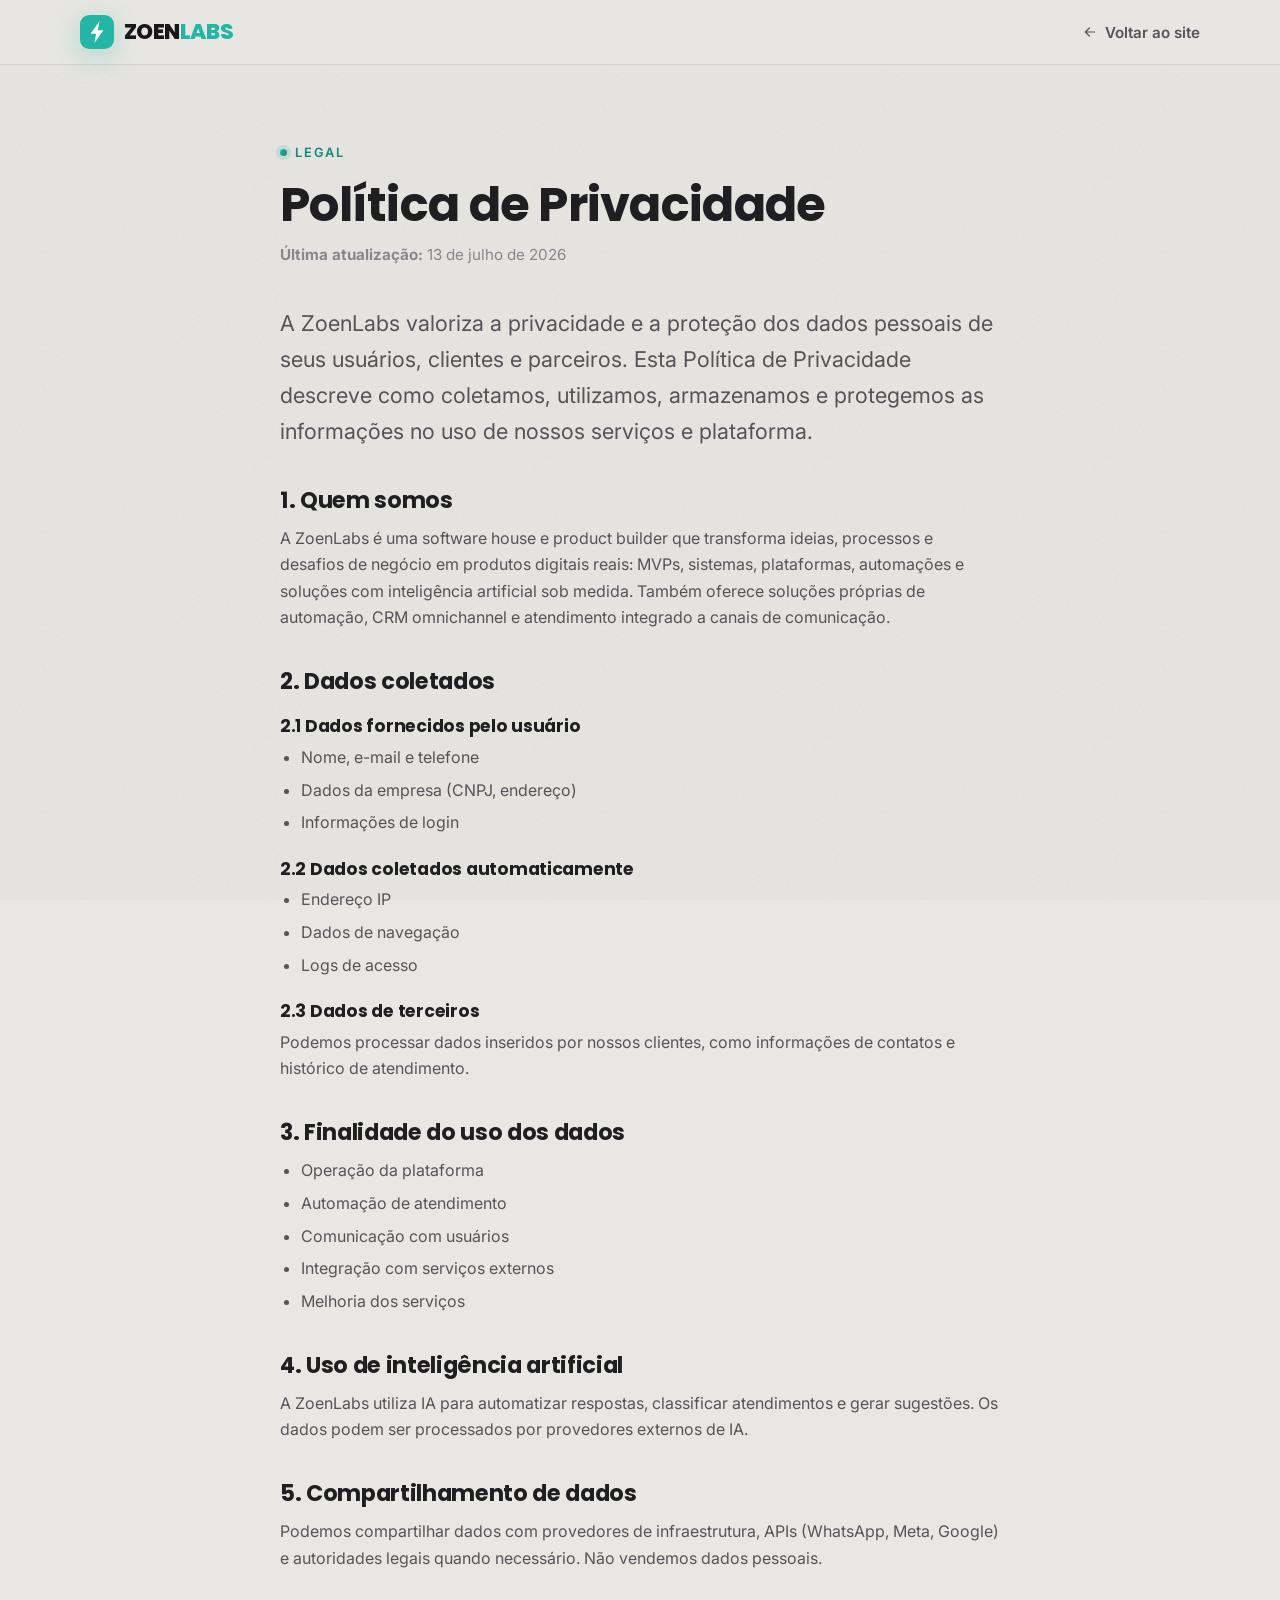
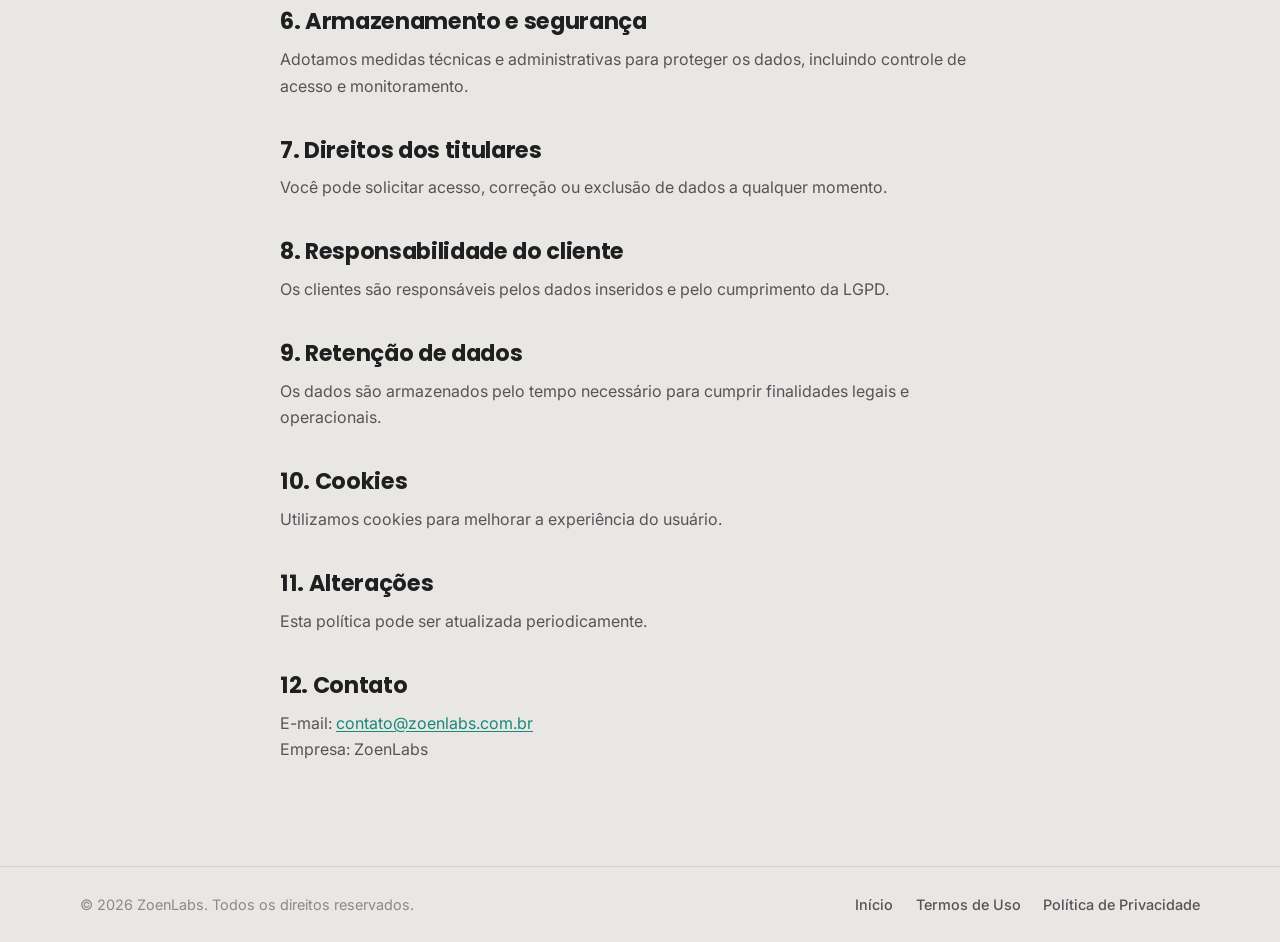
==== commit a05f9d13: "Atualiza textos legais: data, foro (São Paulo/SP) e posicionamento - Política: data de última atuali" ====
--- a/politica-de-privacidade/index.html
+++ b/politica-de-privacidade/index.html
@@ -50,12 +50,12 @@
   <main class="legal-doc">
     <span class="legal-doc__eyebrow"><span class="eyebrow__dot"></span> Legal</span>
     <h1>Política de Privacidade</h1>
-    <p class="legal-updated"><strong>Última atualização:</strong> [colocar data]</p>
+    <p class="legal-updated"><strong>Última atualização:</strong> 13 de julho de 2026</p>
 
-    <p class="legal-intro">A ZoenLabs valoriza a privacidade e a proteção dos dados pessoais de seus usuários, clientes e parceiros. Esta Política de Privacidade descreve como coletamos, utilizamos, armazenamos e protegemos as informações no uso da plataforma.</p>
+    <p class="legal-intro">A ZoenLabs valoriza a privacidade e a proteção dos dados pessoais de seus usuários, clientes e parceiros. Esta Política de Privacidade descreve como coletamos, utilizamos, armazenamos e protegemos as informações no uso de nossos serviços e plataforma.</p>
 
     <h2>1. Quem somos</h2>
-    <p>A ZoenLabs é uma plataforma de tecnologia que oferece soluções de automação, CRM omnichannel, integração com canais de comunicação e uso de inteligência artificial para atendimento.</p>
+    <p>A ZoenLabs é uma software house e product builder que transforma ideias, processos e desafios de negócio em produtos digitais reais: MVPs, sistemas, plataformas, automações e soluções com inteligência artificial sob medida. Também oferece soluções próprias de automação, CRM omnichannel e atendimento integrado a canais de comunicação.</p>
 
     <h2>2. Dados coletados</h2>
     <h3>2.1 Dados fornecidos pelo usuário</h3>
